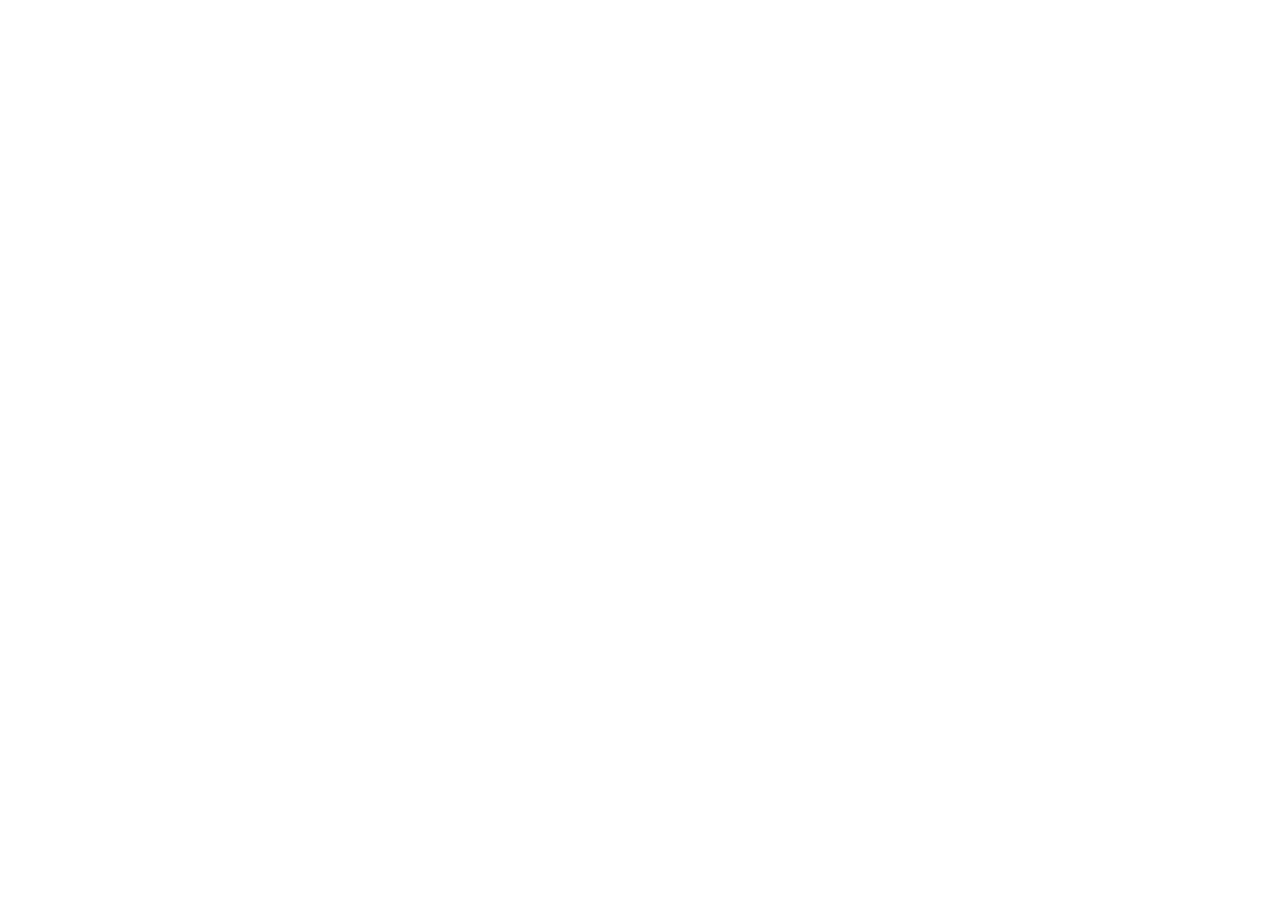
==== index.html @ 987762a2 "Deploying to gh-pages from @ MAhsaanUllah/AuraScout-AI@d3bd995eda0852ad8722563a331ce6284052c3cc 🚀" ====
<!DOCTYPE html>
<html lang="en">
<head>
    <meta charset="UTF-8">
    <meta name="viewport" content="width=device-width, initial-scale=1.0">
    <title>AuraScout AI</title>
    <link rel="stylesheet" href="style.css">
</head>
<body>
    <div id="app">
        <!-- Glassmorphism layout here -->
    </div>
    <script src="app.js"></script>
</body>
</html>
---- style.css ----
/* Styling, terminal & badge rules */

.badge-high-quality {
    display: inline-block;
    padding: 0.25em 0.6em; /* Ideal bounding padding */
    font-size: 75%;
    font-weight: 700;
    line-height: 1.5; /* Ensure multi-line wraps nicely */
    text-align: center;
    white-space: normal; /* Allow multi-line wrapping */
    vertical-align: baseline;
    border-radius: 0.25rem;
    background-color: #28a745; /* Success Green */
    color: white;
}

.badge-low-quality {
    display: inline-block;
    padding: 0.25em 0.6em; /* Ideal bounding padding */
    font-size: 75%;
    font-weight: 700;
    line-height: 1.5; /* Ensure multi-line wraps nicely */
    text-align: center;
    white-space: normal; /* Allow multi-line wrapping */
    vertical-align: baseline;
    border-radius: 0.25rem;
    background-color: #dc3545; /* Danger Red */
    color: white;
}
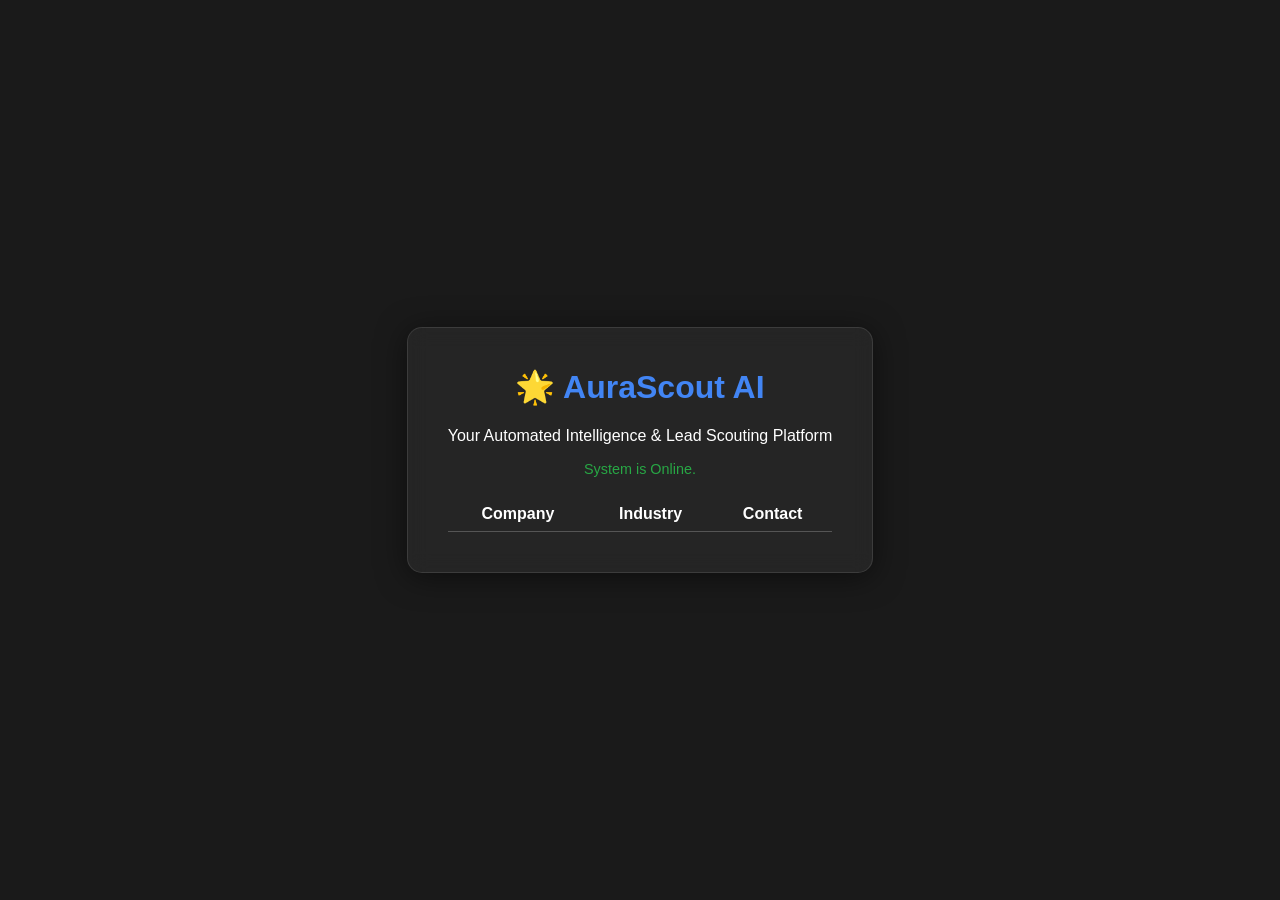
==== commit 8a71f764: "Deploying to gh-pages from @ MAhsaanUllah/AuraScout-AI@5fc14fe65c2a656eeff29142d86188d712655531 🚀" ====
--- a/index.html
+++ b/index.html
@@ -5,10 +5,47 @@
     <meta name="viewport" content="width=device-width, initial-scale=1.0">
     <title>AuraScout AI</title>
     <link rel="stylesheet" href="style.css">
+    <style>
+        body {
+            background-color: #1a1a1a;
+            color: #ffffff;
+            font-family: 'Segoe UI', Tahoma, Geneva, Verdana, sans-serif;
+            display: flex;
+            justify-content: center;
+            align-items: center;
+            height: 100vh;
+            margin: 0;
+            text-align: center;
+        }
+        .glass-panel {
+            background: rgba(255, 255, 255, 0.05);
+            backdrop-filter: blur(10px);
+            padding: 40px;
+            border-radius: 15px;
+            border: 1px solid rgba(255, 255, 255, 0.1);
+            box-shadow: 0 4px 30px rgba(0, 0, 0, 0.5);
+        }
+        h1 { margin-top: 0; color: #4285F4; }
+    </style>
 </head>
 <body>
-    <div id="app">
-        <!-- Glassmorphism layout here -->
+    <div id="app" class="glass-panel">
+        <h1>🌟 AuraScout AI</h1>
+        <p>Your Automated Intelligence & Lead Scouting Platform</p>
+        <p style="color: #28a745; font-size: 0.9em;">System is Online.</p>
+        
+        <table style="width: 100%; margin-top: 20px; border-collapse: collapse;">
+            <thead>
+                <tr>
+                    <th style="border-bottom: 1px solid #555; padding: 8px;">Company</th>
+                    <th style="border-bottom: 1px solid #555; padding: 8px;">Industry</th>
+                    <th style="border-bottom: 1px solid #555; padding: 8px;">Contact</th>
+                </tr>
+            </thead>
+            <tbody id="saved-hub-body">
+                <!-- Data will be populated here by app.js -->
+            </tbody>
+        </table>
     </div>
     <script src="app.js"></script>
 </body>
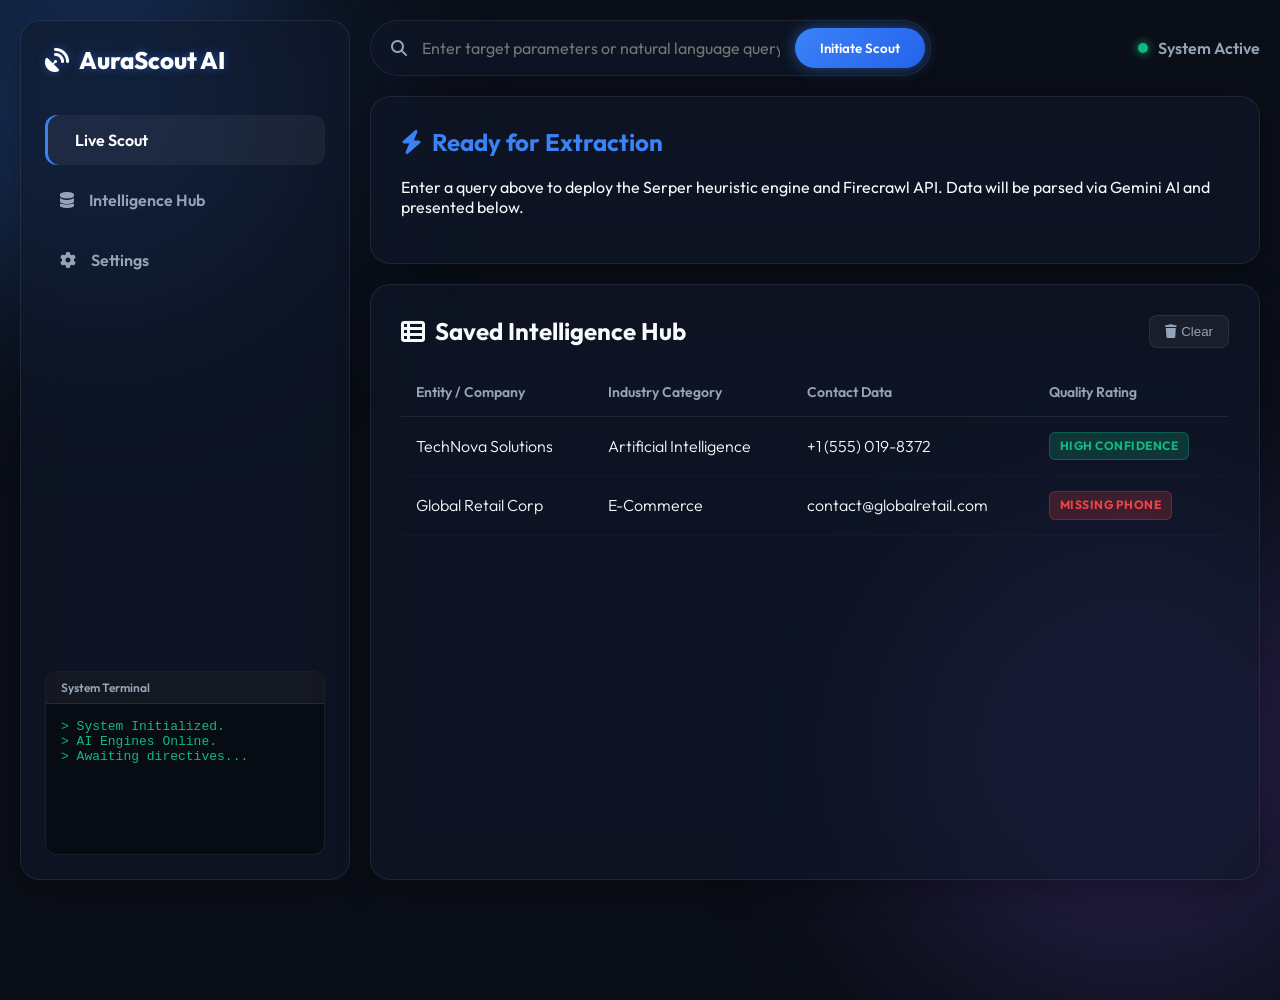
==== commit 21ed5ff7: "Deploying to gh-pages from @ MAhsaanUllah/AuraScout-AI@99f264501c46084f7484ceecab70ef9f2dc2bc17 🚀" ====
--- a/index.html
+++ b/index.html
@@ -3,50 +3,95 @@
 <head>
     <meta charset="UTF-8">
     <meta name="viewport" content="width=device-width, initial-scale=1.0">
-    <title>AuraScout AI</title>
+    <title>AuraScout AI | Intelligence Dashboard</title>
+    <link href="https://fonts.googleapis.com/css2?family=Outfit:wght@300;400;600;800&display=swap" rel="stylesheet">
     <link rel="stylesheet" href="style.css">
-    <style>
-        body {
-            background-color: #1a1a1a;
-            color: #ffffff;
-            font-family: 'Segoe UI', Tahoma, Geneva, Verdana, sans-serif;
-            display: flex;
-            justify-content: center;
-            align-items: center;
-            height: 100vh;
-            margin: 0;
-            text-align: center;
-        }
-        .glass-panel {
-            background: rgba(255, 255, 255, 0.05);
-            backdrop-filter: blur(10px);
-            padding: 40px;
-            border-radius: 15px;
-            border: 1px solid rgba(255, 255, 255, 0.1);
-            box-shadow: 0 4px 30px rgba(0, 0, 0, 0.5);
-        }
-        h1 { margin-top: 0; color: #4285F4; }
-    </style>
+    <link rel="stylesheet" href="https://cdnjs.cloudflare.com/ajax/libs/font-awesome/6.4.0/css/all.min.css">
 </head>
 <body>
-    <div id="app" class="glass-panel">
-        <h1>🌟 AuraScout AI</h1>
-        <p>Your Automated Intelligence & Lead Scouting Platform</p>
-        <p style="color: #28a745; font-size: 0.9em;">System is Online.</p>
-        
-        <table style="width: 100%; margin-top: 20px; border-collapse: collapse;">
-            <thead>
-                <tr>
-                    <th style="border-bottom: 1px solid #555; padding: 8px;">Company</th>
-                    <th style="border-bottom: 1px solid #555; padding: 8px;">Industry</th>
-                    <th style="border-bottom: 1px solid #555; padding: 8px;">Contact</th>
-                </tr>
-            </thead>
-            <tbody id="saved-hub-body">
-                <!-- Data will be populated here by app.js -->
-            </tbody>
-        </table>
+    <!-- Background Gradient Orbs -->
+    <div class="orb orb-1"></div>
+    <div class="orb orb-2"></div>
+
+    <div class="dashboard-layout">
+        <!-- Sidebar -->
+        <aside class="sidebar glass-panel">
+            <div class="logo">
+                <i class="fa-solid fa-satellite-dish"></i> AuraScout AI
+            </div>
+            <nav class="nav-links">
+                <a href="#" class="active"><i class="fa-solid fa-radar"></i> Live Scout</a>
+                <a href="#"><i class="fa-solid fa-database"></i> Intelligence Hub</a>
+                <a href="#"><i class="fa-solid fa-gear"></i> Settings</a>
+            </nav>
+            <div class="terminal-box" id="terminal">
+                <div class="terminal-header">System Terminal</div>
+                <div class="terminal-content" id="terminal-output">
+                    > System Initialized.<br>
+                    > AI Engines Online.<br>
+                    > Awaiting directives...
+                </div>
+            </div>
+        </aside>
+
+        <!-- Main Content -->
+        <main class="main-content">
+            <header class="top-bar">
+                <div class="search-container">
+                    <i class="fa-solid fa-magnifying-glass search-icon"></i>
+                    <input type="text" id="search-input" placeholder="Enter target parameters or natural language query...">
+                    <button class="btn-glow" onclick="executeScout()">Initiate Scout</button>
+                </div>
+                <div class="profile-area">
+                    <span class="status-indicator"></span> System Active
+                </div>
+            </header>
+
+            <div class="content-area">
+                <!-- Scout Report Card (Collapses on search) -->
+                <section id="scout-report-card" class="glass-panel report-card">
+                    <h2><i class="fa-solid fa-bolt"></i> Ready for Extraction</h2>
+                    <p>Enter a query above to deploy the Serper heuristic engine and Firecrawl API. Data will be parsed via Gemini AI and presented below.</p>
+                </section>
+
+                <!-- Saved Intelligence Hub -->
+                <section class="glass-panel hub-section">
+                    <div class="section-header">
+                        <h2><i class="fa-solid fa-table-list"></i> Saved Intelligence Hub</h2>
+                        <button class="btn-secondary" onclick="clearHistory()"><i class="fa-solid fa-trash"></i> Clear</button>
+                    </div>
+                    <div class="table-container">
+                        <table>
+                            <thead>
+                                <tr>
+                                    <th>Entity / Company</th>
+                                    <th>Industry Category</th>
+                                    <th>Contact Data</th>
+                                    <th>Quality Rating</th>
+                                </tr>
+                            </thead>
+                            <tbody id="saved-hub-body">
+                                <!-- Example Placeholder Data -->
+                                <tr>
+                                    <td>TechNova Solutions</td>
+                                    <td>Artificial Intelligence</td>
+                                    <td>+1 (555) 019-8372</td>
+                                    <td><span class="badge badge-high-quality">High Confidence</span></td>
+                                </tr>
+                                <tr>
+                                    <td>Global Retail Corp</td>
+                                    <td>E-Commerce</td>
+                                    <td>contact@globalretail.com</td>
+                                    <td><span class="badge badge-low-quality">Missing Phone</span></td>
+                                </tr>
+                            </tbody>
+                        </table>
+                    </div>
+                </section>
+            </div>
+        </main>
     </div>
+
     <script src="app.js"></script>
 </body>
 </html>
--- a/style.css
+++ b/style.css
@@ -1,29 +1,279 @@
-/* Styling, terminal & badge rules */
-
+/* Premium Glassmorphism Design System */
+:root {
+    --bg-dark: #0a0e17;
+    --glass-bg: rgba(16, 24, 43, 0.6);
+    --glass-border: rgba(255, 255, 255, 0.08);
+    --accent-blue: #3b82f6;
+    --accent-glow: rgba(59, 130, 246, 0.5);
+    --text-primary: #f8fafc;
+    --text-secondary: #94a3b8;
+    --success: #10b981;
+    --danger: #ef4444;
+}
+
+body {
+    margin: 0;
+    padding: 0;
+    font-family: 'Outfit', sans-serif;
+    background-color: var(--bg-dark);
+    color: var(--text-primary);
+    min-height: 100vh;
+    overflow-x: hidden;
+    position: relative;
+}
+
+/* Background Animated Orbs */
+.orb {
+    position: absolute;
+    border-radius: 50%;
+    filter: blur(100px);
+    z-index: -1;
+    animation: float 20s infinite alternate;
+}
+.orb-1 {
+    width: 400px; height: 400px;
+    background: rgba(59, 130, 246, 0.3);
+    top: -100px; left: -100px;
+}
+.orb-2 {
+    width: 500px; height: 500px;
+    background: rgba(139, 92, 246, 0.2);
+    bottom: -100px; right: -100px;
+    animation-delay: -5s;
+}
+
+@keyframes float {
+    0% { transform: translate(0, 0); }
+    100% { transform: translate(100px, 50px); }
+}
+
+/* Layout */
+.dashboard-layout {
+    display: flex;
+    height: 100vh;
+    padding: 20px;
+    box-sizing: border-box;
+    gap: 20px;
+}
+
+/* Glass Panel Utility */
+.glass-panel {
+    background: var(--glass-bg);
+    backdrop-filter: blur(20px);
+    -webkit-backdrop-filter: blur(20px);
+    border: 1px solid var(--glass-border);
+    border-radius: 20px;
+    box-shadow: 0 8px 32px rgba(0, 0, 0, 0.3);
+}
+
+/* Sidebar */
+.sidebar {
+    width: 280px;
+    display: flex;
+    flex-direction: column;
+    padding: 24px;
+}
+.logo {
+    font-size: 24px;
+    font-weight: 800;
+    color: #fff;
+    margin-bottom: 40px;
+    display: flex;
+    align-items: center;
+    gap: 10px;
+    text-shadow: 0 0 10px var(--accent-glow);
+}
+.nav-links a {
+    display: flex;
+    align-items: center;
+    gap: 15px;
+    color: var(--text-secondary);
+    text-decoration: none;
+    padding: 15px;
+    border-radius: 12px;
+    transition: all 0.3s ease;
+    font-weight: 600;
+    margin-bottom: 10px;
+}
+.nav-links a:hover, .nav-links a.active {
+    background: rgba(255,255,255,0.05);
+    color: #fff;
+    box-shadow: inset 3px 0 0 var(--accent-blue);
+}
+
+/* Terminal Box */
+.terminal-box {
+    margin-top: auto;
+    background: rgba(0,0,0,0.4);
+    border: 1px solid var(--glass-border);
+    border-radius: 12px;
+    overflow: hidden;
+}
+.terminal-header {
+    background: rgba(255,255,255,0.05);
+    padding: 8px 15px;
+    font-size: 12px;
+    font-weight: 600;
+    color: var(--text-secondary);
+    border-bottom: 1px solid var(--glass-border);
+}
+.terminal-content {
+    padding: 15px;
+    font-family: monospace;
+    font-size: 13px;
+    color: #10b981;
+    height: 120px;
+    overflow-y: auto;
+}
+
+/* Main Content */
+.main-content {
+    flex: 1;
+    display: flex;
+    flex-direction: column;
+    gap: 20px;
+}
+
+/* Top Bar */
+.top-bar {
+    display: flex;
+    justify-content: space-between;
+    align-items: center;
+}
+.search-container {
+    display: flex;
+    align-items: center;
+    background: var(--glass-bg);
+    border: 1px solid var(--glass-border);
+    border-radius: 50px;
+    padding: 5px 5px 5px 20px;
+    width: 60%;
+    backdrop-filter: blur(20px);
+}
+.search-icon { color: var(--text-secondary); }
+.search-container input {
+    flex: 1;
+    background: transparent;
+    border: none;
+    outline: none;
+    color: #fff;
+    padding: 12px 15px;
+    font-family: inherit;
+    font-size: 16px;
+}
+.btn-glow {
+    background: linear-gradient(135deg, var(--accent-blue), #2563eb);
+    color: #fff;
+    border: none;
+    padding: 12px 25px;
+    border-radius: 40px;
+    font-weight: 600;
+    cursor: pointer;
+    box-shadow: 0 0 15px var(--accent-glow);
+    transition: all 0.3s ease;
+    font-family: inherit;
+}
+.btn-glow:hover {
+    box-shadow: 0 0 25px var(--accent-glow);
+    transform: translateY(-2px);
+}
+
+.profile-area {
+    display: flex;
+    align-items: center;
+    gap: 10px;
+    font-weight: 600;
+    color: var(--text-secondary);
+}
+.status-indicator {
+    width: 10px; height: 10px;
+    background: var(--success);
+    border-radius: 50%;
+    box-shadow: 0 0 10px var(--success);
+    animation: pulse 2s infinite;
+}
+
+@keyframes pulse {
+    0% { transform: scale(0.95); box-shadow: 0 0 0 0 rgba(16, 185, 129, 0.7); }
+    70% { transform: scale(1); box-shadow: 0 0 0 10px rgba(16, 185, 129, 0); }
+    100% { transform: scale(0.95); box-shadow: 0 0 0 0 rgba(16, 185, 129, 0); }
+}
+
+/* Content Area */
+.content-area {
+    display: flex;
+    flex-direction: column;
+    gap: 20px;
+    flex: 1;
+}
+
+.report-card {
+    padding: 30px;
+    transition: all 0.5s ease;
+}
+.report-card h2 { margin-top: 0; display: flex; align-items: center; gap: 10px; color: var(--accent-blue); }
+
+.hub-section {
+    flex: 1;
+    padding: 30px;
+    display: flex;
+    flex-direction: column;
+}
+.section-header {
+    display: flex;
+    justify-content: space-between;
+    align-items: center;
+    margin-bottom: 20px;
+}
+.section-header h2 { margin: 0; display: flex; align-items: center; gap: 10px;}
+.btn-secondary {
+    background: rgba(255,255,255,0.05);
+    color: var(--text-secondary);
+    border: 1px solid var(--glass-border);
+    padding: 8px 15px;
+    border-radius: 8px;
+    cursor: pointer;
+    transition: 0.3s;
+}
+.btn-secondary:hover { background: rgba(255,255,255,0.1); color: #fff; }
+
+/* Table Styling */
+.table-container { overflow-x: auto; }
+table { width: 100%; border-collapse: collapse; text-align: left; }
+th {
+    padding: 15px;
+    color: var(--text-secondary);
+    font-weight: 600;
+    font-size: 14px;
+    border-bottom: 1px solid var(--glass-border);
+}
+td {
+    padding: 15px;
+    border-bottom: 1px solid rgba(255,255,255,0.02);
+    font-weight: 300;
+}
+tr:hover td { background: rgba(255,255,255,0.03); }
+
+/* Badges */
+.badge {
+    display: inline-block;
+    padding: 0.35em 0.8em;
+    font-size: 12px;
+    font-weight: 700;
+    line-height: 1.5;
+    text-align: center;
+    white-space: normal;
+    border-radius: 6px;
+    letter-spacing: 0.5px;
+    text-transform: uppercase;
+}
 .badge-high-quality {
-    display: inline-block;
-    padding: 0.25em 0.6em; /* Ideal bounding padding */
-    font-size: 75%;
-    font-weight: 700;
-    line-height: 1.5; /* Ensure multi-line wraps nicely */
-    text-align: center;
-    white-space: normal; /* Allow multi-line wrapping */
-    vertical-align: baseline;
-    border-radius: 0.25rem;
-    background-color: #28a745; /* Success Green */
-    color: white;
-}
-
+    background-color: rgba(16, 185, 129, 0.2);
+    color: var(--success);
+    border: 1px solid rgba(16, 185, 129, 0.3);
+}
 .badge-low-quality {
-    display: inline-block;
-    padding: 0.25em 0.6em; /* Ideal bounding padding */
-    font-size: 75%;
-    font-weight: 700;
-    line-height: 1.5; /* Ensure multi-line wraps nicely */
-    text-align: center;
-    white-space: normal; /* Allow multi-line wrapping */
-    vertical-align: baseline;
-    border-radius: 0.25rem;
-    background-color: #dc3545; /* Danger Red */
-    color: white;
-}
+    background-color: rgba(239, 68, 68, 0.2);
+    color: var(--danger);
+    border: 1px solid rgba(239, 68, 68, 0.3);
+}
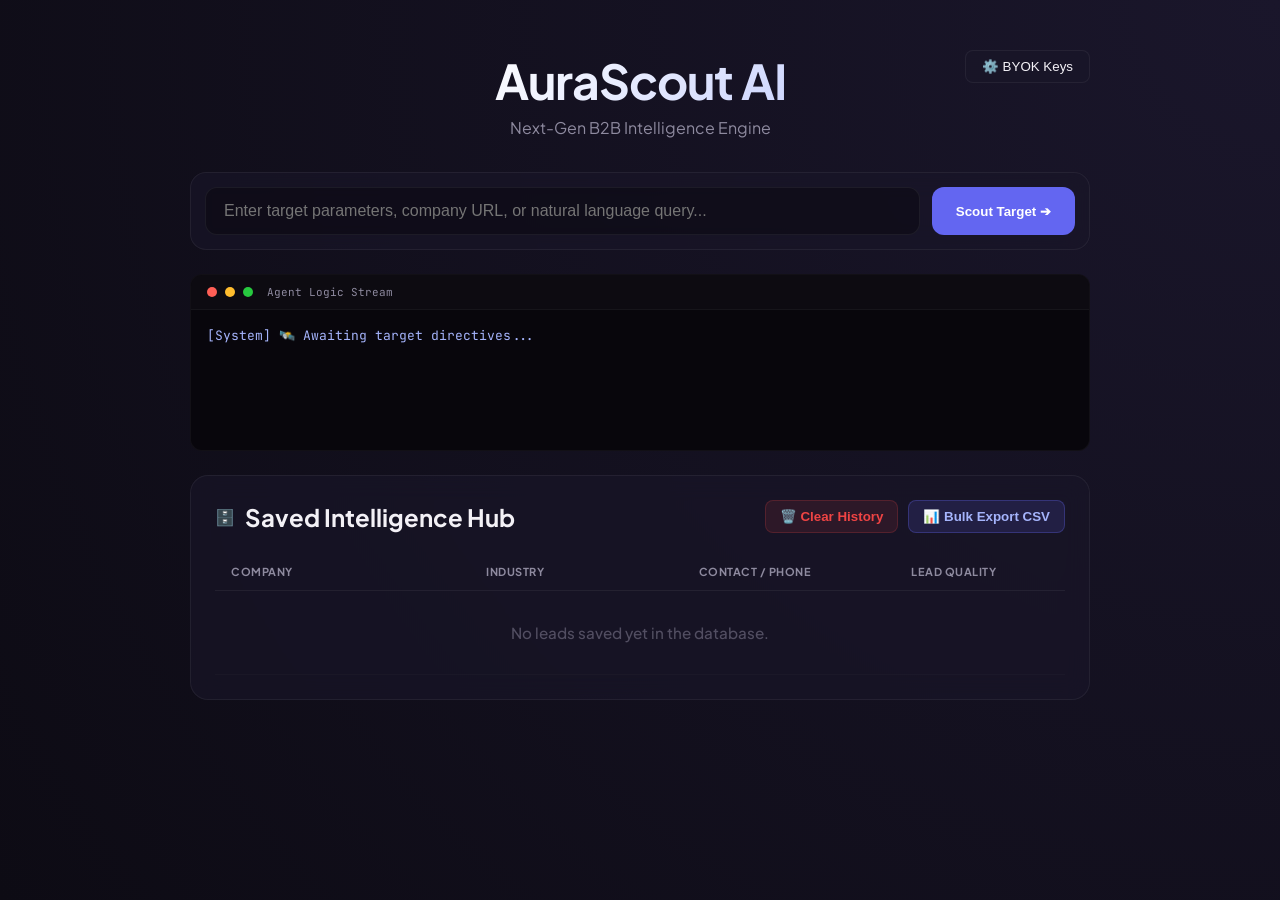
==== commit 10054ef4: "Deploying to gh-pages from @ MAhsaanUllah/AuraScout-AI@4cad3c0a0a848bf66c13dde71ce3a7e824dc54ed 🚀" ====
--- a/index.html
+++ b/index.html
@@ -3,95 +3,101 @@
 <head>
     <meta charset="UTF-8">
     <meta name="viewport" content="width=device-width, initial-scale=1.0">
-    <title>AuraScout AI | Intelligence Dashboard</title>
-    <link href="https://fonts.googleapis.com/css2?family=Outfit:wght@300;400;600;800&display=swap" rel="stylesheet">
+    <title>AuraScout AI - Next-Gen B2B Intelligence Engine</title>
     <link rel="stylesheet" href="style.css">
-    <link rel="stylesheet" href="https://cdnjs.cloudflare.com/ajax/libs/font-awesome/6.4.0/css/all.min.css">
 </head>
 <body>
-    <!-- Background Gradient Orbs -->
-    <div class="orb orb-1"></div>
-    <div class="orb orb-2"></div>
+    <div class="app-container">
+        <header class="main-header">
+            <h1 class="brand-title">AuraScout AI</h1>
+            <p class="brand-subtitle">Next-Gen B2B Intelligence Engine</p>
+            <button id="byokBtn" class="btn-settings">⚙️ BYOK Keys</button>
+        </header>
 
-    <div class="dashboard-layout">
-        <!-- Sidebar -->
-        <aside class="sidebar glass-panel">
-            <div class="logo">
-                <i class="fa-solid fa-satellite-dish"></i> AuraScout AI
+        <div class="search-section">
+            <div class="input-wrapper">
+                <input type="text" id="targetInput" placeholder="Enter target parameters, company URL, or natural language query...">
+                <button id="scoutBtn" class="btn-primary">Scout Target ➔</button>
             </div>
-            <nav class="nav-links">
-                <a href="#" class="active"><i class="fa-solid fa-radar"></i> Live Scout</a>
-                <a href="#"><i class="fa-solid fa-database"></i> Intelligence Hub</a>
-                <a href="#"><i class="fa-solid fa-gear"></i> Settings</a>
-            </nav>
-            <div class="terminal-box" id="terminal">
-                <div class="terminal-header">System Terminal</div>
-                <div class="terminal-content" id="terminal-output">
-                    > System Initialized.<br>
-                    > AI Engines Online.<br>
-                    > Awaiting directives...
+        </div>
+
+        <div class="terminal-container">
+            <div class="terminal-header">
+                <span class="dot red"></span>
+                <span class="dot yellow"></span>
+                <span class="dot green"></span>
+                <span class="terminal-title">Agent Logic Stream</span>
+            </div>
+            <div id="agent-terminal" class="terminal-body">
+                <p class="log-system">[System] 🛰️ Awaiting target directives...</p>
+            </div>
+        </div>
+
+        <div id="scout-report-card" class="scout-card" style="display: none;">
+            <div class="card-meta">
+                <span id="execution-time" class="meta-badge">⏱️ Execution Time: 0.0s</span>
+                <span id="tokens-saved" class="meta-badge">🧬 Tokens Saved: 0%</span>
+            </div>
+            <h2 class="card-main-title">Scout Report</h2>
+            <span id="discovery-status-badge" class="status-badge-inline" style="display: none;"></span>
+
+            <div class="card-grid">
+                <div class="grid-item">
+                    <label>🏢 Company Name</label>
+                    <p id="preview-company" class="preview-text">Not Identified</p>
+                </div>
+                <div class="grid-item">
+                    <label>🏭 Industry Sector</label>
+                    <p id="preview-industry" class="preview-text">Not Identified</p>
                 </div>
             </div>
-        </aside>
+            <div class="grid-item-full">
+                <label>⚙️ Core Services / Products</label>
+                <div id="preview-services" class="services-badge-container">
+                    <p class="muted-placeholder">No core assets mapped yet.</p>
+                </div>
+            </div>
+            <div class="grid-item-full email-box">
+                <label>✉️ Corporate Email</label>
+                <p id="preview-email" class="preview-text">Not Identified</p>
+            </div>
+            
+            <div class="card-actions">
+                <button id="downloadJsonBtn" class="btn-secondary">📥 Download JSON</button>
+                <button id="shareLinkBtn" class="btn-secondary">🔗 Share Link</button>
+            </div>
+        </div>
 
-        <!-- Main Content -->
-        <main class="main-content">
-            <header class="top-bar">
-                <div class="search-container">
-                    <i class="fa-solid fa-magnifying-glass search-icon"></i>
-                    <input type="text" id="search-input" placeholder="Enter target parameters or natural language query...">
-                    <button class="btn-glow" onclick="executeScout()">Initiate Scout</button>
+        <div class="intelligence-hub">
+            <div class="hub-header">
+                <div class="hub-title-wrapper">
+                    <span class="hub-icon">🗄️</span>
+                    <h2>Saved Intelligence Hub</h2>
                 </div>
-                <div class="profile-area">
-                    <span class="status-indicator"></span> System Active
+                <div class="hub-actions">
+                    <button id="clearHistoryBtn" class="btn-danger">🗑️ Clear History</button>
+                    <button id="exportCsvBtn" class="btn-purple">📊 Bulk Export CSV</button>
                 </div>
-            </header>
+            </div>
 
-            <div class="content-area">
-                <!-- Scout Report Card (Collapses on search) -->
-                <section id="scout-report-card" class="glass-panel report-card">
-                    <h2><i class="fa-solid fa-bolt"></i> Ready for Extraction</h2>
-                    <p>Enter a query above to deploy the Serper heuristic engine and Firecrawl API. Data will be parsed via Gemini AI and presented below.</p>
-                </section>
-
-                <!-- Saved Intelligence Hub -->
-                <section class="glass-panel hub-section">
-                    <div class="section-header">
-                        <h2><i class="fa-solid fa-table-list"></i> Saved Intelligence Hub</h2>
-                        <button class="btn-secondary" onclick="clearHistory()"><i class="fa-solid fa-trash"></i> Clear</button>
-                    </div>
-                    <div class="table-container">
-                        <table>
-                            <thead>
-                                <tr>
-                                    <th>Entity / Company</th>
-                                    <th>Industry Category</th>
-                                    <th>Contact Data</th>
-                                    <th>Quality Rating</th>
-                                </tr>
-                            </thead>
-                            <tbody id="saved-hub-body">
-                                <!-- Example Placeholder Data -->
-                                <tr>
-                                    <td>TechNova Solutions</td>
-                                    <td>Artificial Intelligence</td>
-                                    <td>+1 (555) 019-8372</td>
-                                    <td><span class="badge badge-high-quality">High Confidence</span></td>
-                                </tr>
-                                <tr>
-                                    <td>Global Retail Corp</td>
-                                    <td>E-Commerce</td>
-                                    <td>contact@globalretail.com</td>
-                                    <td><span class="badge badge-low-quality">Missing Phone</span></td>
-                                </tr>
-                            </tbody>
-                        </table>
-                    </div>
-                </section>
+            <div class="table-responsive">
+                <table class="intel-table">
+                    <thead>
+                        <tr>
+                            <th style="width: 30%;">Company</th>
+                            <th style="width: 25%;">Industry</th>
+                            <th style="width: 25%;">Contact / Phone</th>
+                            <th style="width: 20%;">Lead Quality</th>
+                        </tr>
+                    </thead>
+                    <tbody id="saved-leads-table-body">
+                        <tr id="empty-placeholder-row">
+                            <td colspan="4" class="table-placeholder">No leads saved yet in the database.</td>
+                        </tr>
+                    </tbody>
+                </table>
             </div>
-        </main>
+        </div>
     </div>
-
-    <script src="app.js"></script>
 </body>
 </html>
--- a/style.css
+++ b/style.css
@@ -1,279 +1,400 @@
-/* Premium Glassmorphism Design System */
+@import url('https://fonts.googleapis.com/css2?family=Plus+Jakarta+Sans:wght@400;500;600;700&family=JetBrains+Mono:wght@400;500&display=swap');
+
 :root {
-    --bg-dark: #0a0e17;
-    --glass-bg: rgba(16, 24, 43, 0.6);
-    --glass-border: rgba(255, 255, 255, 0.08);
-    --accent-blue: #3b82f6;
-    --accent-glow: rgba(59, 130, 246, 0.5);
-    --text-primary: #f8fafc;
-    --text-secondary: #94a3b8;
-    --success: #10b981;
-    --danger: #ef4444;
-}
-
-body {
+    --bg-gradient: radial-gradient(circle at top right, #1a162b, #0d0b14);
+    --glass-bg: rgba(25, 22, 40, 0.65);
+    --glass-border: rgba(255, 255, 255, 0.06);
+    --text-main: #f3f1f6;
+    --text-muted: #8e8a9f;
+    --accent-color: #6366f1;
+    --accent-hover: #4f46e5;
+    --success-green: #10b981;
+    --amber-chain: #f59e0b;
+    --danger-red: #ef4444;
+    --terminal-black: #08060c;
+}
+
+* {
     margin: 0;
     padding: 0;
-    font-family: 'Outfit', sans-serif;
-    background-color: var(--bg-dark);
-    color: var(--text-primary);
+    box-sizing: border-box;
+}
+
+body {
+    background: var(--bg-gradient);
+    font-family: 'Plus Jakarta Sans', sans-serif;
+    color: var(--text-main);
     min-height: 100vh;
-    overflow-x: hidden;
+    padding: 40px 20px;
+    display: flex;
+    justify-content: center;
+}
+
+.app-container {
+    width: 100%;
+    max-width: 900px;
+    display: flex;
+    flex-direction: column;
+    gap: 24px;
+}
+
+/* Header Styles */
+.main-header {
+    text-align: center;
     position: relative;
-}
-
-/* Background Animated Orbs */
-.orb {
+    padding: 10px 0;
+}
+
+.brand-title {
+    font-size: 3rem;
+    font-weight: 700;
+    letter-spacing: -1px;
+    background: linear-gradient(135deg, #ffffff 30%, #a5b4fc);
+    -webkit-background-clip: text;
+    -webkit-text-fill-color: transparent;
+}
+
+.brand-subtitle {
+    color: var(--text-muted);
+    font-size: 1rem;
+    margin-top: 6px;
+}
+
+.btn-settings {
     position: absolute;
-    border-radius: 50%;
-    filter: blur(100px);
-    z-index: -1;
-    animation: float 20s infinite alternate;
-}
-.orb-1 {
-    width: 400px; height: 400px;
-    background: rgba(59, 130, 246, 0.3);
-    top: -100px; left: -100px;
-}
-.orb-2 {
-    width: 500px; height: 500px;
-    background: rgba(139, 92, 246, 0.2);
-    bottom: -100px; right: -100px;
-    animation-delay: -5s;
-}
-
-@keyframes float {
-    0% { transform: translate(0, 0); }
-    100% { transform: translate(100px, 50px); }
-}
-
-/* Layout */
-.dashboard-layout {
-    display: flex;
-    height: 100vh;
-    padding: 20px;
-    box-sizing: border-box;
-    gap: 20px;
-}
-
-/* Glass Panel Utility */
-.glass-panel {
+    top: 10px;
+    right: 0;
     background: var(--glass-bg);
-    backdrop-filter: blur(20px);
-    -webkit-backdrop-filter: blur(20px);
-    border: 1px solid var(--glass-border);
-    border-radius: 20px;
-    box-shadow: 0 8px 32px rgba(0, 0, 0, 0.3);
-}
-
-/* Sidebar */
-.sidebar {
-    width: 280px;
-    display: flex;
-    flex-direction: column;
-    padding: 24px;
-}
-.logo {
-    font-size: 24px;
-    font-weight: 800;
-    color: #fff;
-    margin-bottom: 40px;
-    display: flex;
-    align-items: center;
-    gap: 10px;
-    text-shadow: 0 0 10px var(--accent-glow);
-}
-.nav-links a {
-    display: flex;
-    align-items: center;
-    gap: 15px;
-    color: var(--text-secondary);
-    text-decoration: none;
-    padding: 15px;
+    border: 1px solid var(--glass-border);
+    color: var(--text-main);
+    padding: 8px 16px;
+    border-radius: 8px;
+    cursor: pointer;
+    font-weight: 500;
+    transition: all 0.2s ease;
+}
+
+.btn-settings:hover {
+    background: rgba(255, 255, 255, 0.05);
+}
+
+/* Console Search Module */
+.search-section {
+    background: var(--glass-bg);
+    border: 1px solid var(--glass-border);
+    padding: 14px;
+    border-radius: 16px;
+    backdrop-filter: blur(12px);
+}
+
+.input-wrapper {
+    display: flex;
+    gap: 12px;
+}
+
+#targetInput {
+    flex: 1;
+    background: rgba(0, 0, 0, 0.3);
+    border: 1px solid var(--glass-border);
+    padding: 14px 18px;
     border-radius: 12px;
-    transition: all 0.3s ease;
-    font-weight: 600;
-    margin-bottom: 10px;
-}
-.nav-links a:hover, .nav-links a.active {
-    background: rgba(255,255,255,0.05);
-    color: #fff;
-    box-shadow: inset 3px 0 0 var(--accent-blue);
-}
-
-/* Terminal Box */
-.terminal-box {
-    margin-top: auto;
-    background: rgba(0,0,0,0.4);
-    border: 1px solid var(--glass-border);
+    color: var(--text-main);
+    font-size: 1rem;
+    outline: none;
+    transition: border-color 0.2s;
+}
+
+#targetInput:focus {
+    border-color: var(--accent-color);
+}
+
+.btn-primary {
+    background: var(--accent-color);
+    color: #ffffff;
+    border: none;
+    padding: 0 24px;
+    border-radius: 12px;
+    font-weight: 600;
+    cursor: pointer;
+    transition: background 0.2s;
+}
+
+.btn-primary:hover {
+    background: var(--accent-hover);
+}
+
+/* Monospaced Log Terminal */
+.terminal-container {
+    background: var(--terminal-black);
+    border: 1px solid rgba(255, 255, 255, 0.04);
     border-radius: 12px;
     overflow: hidden;
 }
+
 .terminal-header {
-    background: rgba(255,255,255,0.05);
-    padding: 8px 15px;
+    background: rgba(255, 255, 255, 0.02);
+    padding: 10px 16px;
+    display: flex;
+    align-items: center;
+    gap: 8px;
+    border-bottom: 1px solid rgba(255, 255, 255, 0.04);
+}
+
+.dot {
+    width: 10px;
+    height: 10px;
+    border-radius: 50%;
+}
+.dot.red { background: #ff5f56; }
+.dot.yellow { background: #ffbd2e; }
+.dot.green { background: #27c93f; }
+
+.terminal-title {
+    font-family: 'JetBrains Mono', monospace;
+    font-size: 11px;
+    color: var(--text-muted);
+    margin-left: 6px;
+}
+
+.terminal-body {
+    padding: 16px;
+    height: 140px;
+    overflow-y: auto;
+    font-family: 'JetBrains Mono', monospace;
+    font-size: 13px;
+    line-height: 1.6;
+}
+
+/* Custom Terminal Colors */
+.log-system { color: #a5b4fc; }
+.log-success { color: #34d399; }
+.log-filtering { color: #fbbf24; }
+.log-error { color: #f87171; }
+
+/* Dynamic Scaffold Report Card */
+.scout-card {
+    background: var(--glass-bg);
+    border: 1px solid var(--glass-border);
+    border-radius: 18px;
+    padding: 24px;
+    backdrop-filter: blur(12px);
+    position: relative;
+}
+
+.card-meta {
+    position: absolute;
+    top: 24px;
+    right: 24px;
+    display: flex;
+    gap: 10px;
+}
+
+.meta-badge {
+    background: rgba(255, 255, 255, 0.03);
+    border: 1px solid var(--glass-border);
+    padding: 4px 10px;
+    border-radius: 6px;
+    font-size: 11px;
+    color: var(--text-muted);
+}
+
+.card-main-title {
+    font-size: 1.8rem;
+    font-weight: 700;
+    margin-bottom: 20px;
+}
+
+.status-badge-inline {
+    background: rgba(16, 185, 129, 0.1);
+    color: var(--success-green);
+    border: 1px solid rgba(16, 185, 129, 0.2);
+    padding: 4px 12px;
+    border-radius: 20px;
     font-size: 12px;
     font-weight: 600;
-    color: var(--text-secondary);
-    border-bottom: 1px solid var(--glass-border);
-}
-.terminal-content {
-    padding: 15px;
-    font-family: monospace;
-    font-size: 13px;
-    color: #10b981;
-    height: 120px;
+    display: inline-block;
+    margin-bottom: 16px;
+}
+
+.card-grid {
+    display: grid;
+    grid-template-columns: 1fr 1fr;
+    gap: 16px;
+    margin-bottom: 16px;
+}
+
+.grid-item, .grid-item-full {
+    background: rgba(0, 0, 0, 0.2);
+    border: 1px solid var(--glass-border);
+    padding: 14px;
+    border-radius: 12px;
+}
+
+label {
+    display: block;
+    font-size: 11px;
+    text-transform: uppercase;
+    letter-spacing: 0.5px;
+    color: var(--text-muted);
+    margin-bottom: 6px;
+}
+
+.preview-text {
+    font-size: 1.05rem;
+    font-weight: 600;
+}
+
+/* Services Badge Container Limit Hardening */
+.services-badge-container {
+    max-height: 160px;
     overflow-y: auto;
-}
-
-/* Main Content */
-.main-content {
-    flex: 1;
-    display: flex;
-    flex-direction: column;
-    gap: 20px;
-}
-
-/* Top Bar */
-.top-bar {
-    display: flex;
-    justify-content: space-between;
-    align-items: center;
-}
-.search-container {
-    display: flex;
-    align-items: center;
+    display: flex;
+    flex-wrap: wrap;
+    gap: 8px;
+    padding-right: 4px;
+}
+
+.services-badge-container::-webkit-scrollbar {
+    width: 0px; /* Invisible smooth scroll */
+}
+
+.card-actions {
+    display: flex;
+    gap: 12px;
+    margin-top: 20px;
+}
+
+.btn-secondary {
+    background: rgba(255, 255, 255, 0.03);
+    border: 1px solid var(--glass-border);
+    color: var(--text-main);
+    padding: 10px 18px;
+    border-radius: 8px;
+    cursor: pointer;
+    font-weight: 500;
+    transition: all 0.2s;
+}
+
+.btn-secondary:hover {
+    background: rgba(255, 255, 255, 0.08);
+}
+
+/* Saved Intelligence Hub Elements */
+.intelligence-hub {
     background: var(--glass-bg);
     border: 1px solid var(--glass-border);
-    border-radius: 50px;
-    padding: 5px 5px 5px 20px;
-    width: 60%;
-    backdrop-filter: blur(20px);
-}
-.search-icon { color: var(--text-secondary); }
-.search-container input {
-    flex: 1;
-    background: transparent;
-    border: none;
-    outline: none;
-    color: #fff;
-    padding: 12px 15px;
-    font-family: inherit;
-    font-size: 16px;
-}
-.btn-glow {
-    background: linear-gradient(135deg, var(--accent-blue), #2563eb);
-    color: #fff;
-    border: none;
-    padding: 12px 25px;
-    border-radius: 40px;
-    font-weight: 600;
-    cursor: pointer;
-    box-shadow: 0 0 15px var(--accent-glow);
-    transition: all 0.3s ease;
-    font-family: inherit;
-}
-.btn-glow:hover {
-    box-shadow: 0 0 25px var(--accent-glow);
-    transform: translateY(-2px);
-}
-
-.profile-area {
-    display: flex;
-    align-items: center;
-    gap: 10px;
-    font-weight: 600;
-    color: var(--text-secondary);
-}
-.status-indicator {
-    width: 10px; height: 10px;
-    background: var(--success);
-    border-radius: 50%;
-    box-shadow: 0 0 10px var(--success);
-    animation: pulse 2s infinite;
-}
-
-@keyframes pulse {
-    0% { transform: scale(0.95); box-shadow: 0 0 0 0 rgba(16, 185, 129, 0.7); }
-    70% { transform: scale(1); box-shadow: 0 0 0 10px rgba(16, 185, 129, 0); }
-    100% { transform: scale(0.95); box-shadow: 0 0 0 0 rgba(16, 185, 129, 0); }
-}
-
-/* Content Area */
-.content-area {
-    display: flex;
-    flex-direction: column;
-    gap: 20px;
-    flex: 1;
-}
-
-.report-card {
-    padding: 30px;
-    transition: all 0.5s ease;
-}
-.report-card h2 { margin-top: 0; display: flex; align-items: center; gap: 10px; color: var(--accent-blue); }
-
-.hub-section {
-    flex: 1;
-    padding: 30px;
-    display: flex;
-    flex-direction: column;
-}
-.section-header {
+    border-radius: 18px;
+    padding: 24px;
+    backdrop-filter: blur(12px);
+}
+
+.hub-header {
     display: flex;
     justify-content: space-between;
     align-items: center;
     margin-bottom: 20px;
 }
-.section-header h2 { margin: 0; display: flex; align-items: center; gap: 10px;}
-.btn-secondary {
-    background: rgba(255,255,255,0.05);
-    color: var(--text-secondary);
-    border: 1px solid var(--glass-border);
-    padding: 8px 15px;
+
+.hub-title-wrapper {
+    display: flex;
+    align-items: center;
+    gap: 10px;
+}
+
+.hub-actions {
+    display: flex;
+    gap: 10px;
+}
+
+.btn-danger {
+    background: rgba(239, 68, 68, 0.1);
+    border: 1px solid rgba(239, 68, 68, 0.2);
+    color: var(--danger-red);
+    padding: 8px 14px;
     border-radius: 8px;
+    font-weight: 600;
     cursor: pointer;
-    transition: 0.3s;
-}
-.btn-secondary:hover { background: rgba(255,255,255,0.1); color: #fff; }
-
-/* Table Styling */
-.table-container { overflow-x: auto; }
-table { width: 100%; border-collapse: collapse; text-align: left; }
-th {
-    padding: 15px;
-    color: var(--text-secondary);
-    font-weight: 600;
-    font-size: 14px;
+    transition: all 0.2s;
+}
+
+.btn-danger:hover {
+    background: rgba(239, 68, 68, 0.2);
+}
+
+.btn-purple {
+    background: rgba(99, 102, 241, 0.15);
+    border: 1px solid rgba(99, 102, 241, 0.3);
+    color: #a5b4fc;
+    padding: 8px 14px;
+    border-radius: 8px;
+    font-weight: 600;
+    cursor: pointer;
+    transition: all 0.2s;
+}
+
+.btn-purple:hover {
+    background: rgba(99, 102, 241, 0.25);
+}
+
+/* Matrix Table Grid Setup */
+.table-responsive {
+    width: 100%;
+    overflow-x: auto;
+}
+
+.intel-table {
+    width: 100%;
+    border-collapse: collapse;
+    text-align: left;
+}
+
+.intel-table th {
+    color: var(--text-muted);
+    font-size: 11px;
+    text-transform: uppercase;
+    letter-spacing: 0.5px;
+    padding: 12px 16px;
     border-bottom: 1px solid var(--glass-border);
 }
-td {
-    padding: 15px;
-    border-bottom: 1px solid rgba(255,255,255,0.02);
-    font-weight: 300;
-}
-tr:hover td { background: rgba(255,255,255,0.03); }
-
-/* Badges */
-.badge {
+
+.intel-table td {
+    padding: 16px;
+    border-bottom: 1px solid rgba(255, 255, 255, 0.02);
+    font-size: 0.95rem;
+    font-weight: 500;
+    vertical-align: middle;
+}
+
+.table-placeholder {
+    text-align: center;
+    color: var(--text-muted);
+    opacity: 0.5; /* Muted Placeholder Hardening */
+    padding: 32px !important;
+}
+
+/* Premium Badges Padding Hardening */
+.badge-high-quality {
+    background: rgba(16, 185, 129, 0.1);
+    color: var(--success-green);
+    border: 1px solid rgba(16, 185, 129, 0.2);
+    padding: 4px 10px;
+    border-radius: 6px;
+    font-size: 11px;
+    font-weight: 600;
+    line-height: 1.4;
     display: inline-block;
-    padding: 0.35em 0.8em;
-    font-size: 12px;
-    font-weight: 700;
-    line-height: 1.5;
     text-align: center;
-    white-space: normal;
+}
+
+.badge-low-quality {
+    background: rgba(245, 158, 11, 0.1);
+    color: var(--amber-chain);
+    border: 1px solid rgba(245, 158, 11, 0.2);
+    padding: 4px 10px;
     border-radius: 6px;
-    letter-spacing: 0.5px;
-    text-transform: uppercase;
-}
-.badge-high-quality {
-    background-color: rgba(16, 185, 129, 0.2);
-    color: var(--success);
-    border: 1px solid rgba(16, 185, 129, 0.3);
-}
-.badge-low-quality {
-    background-color: rgba(239, 68, 68, 0.2);
-    color: var(--danger);
-    border: 1px solid rgba(239, 68, 68, 0.3);
-}
+    font-size: 11px;
+    font-weight: 600;
+    line-height: 1.4;
+    display: inline-block;
+    text-align: center;
+}
